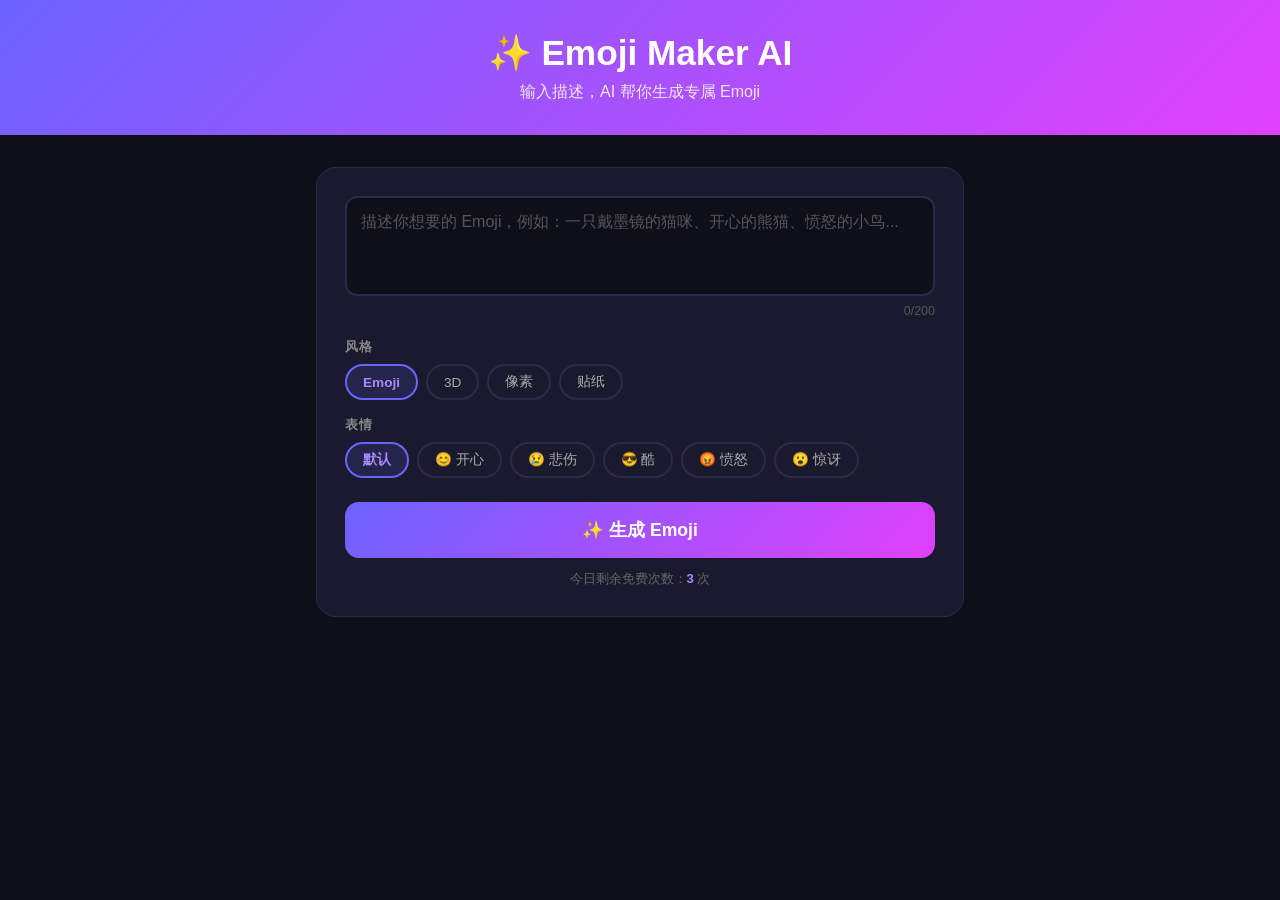
==== public/index.html @ 45610149 "Initial commit: Emoji Maker AI with Cloudflare Workers AI" ====
<!DOCTYPE html>
<html lang="zh-CN">
<head>
  <meta charset="UTF-8">
  <meta name="viewport" content="width=device-width, initial-scale=1.0">
  <title>Emoji Maker AI - AI 生成专属 Emoji</title>
  <link rel="stylesheet" href="style.css">
</head>
<body>
  <header>
    <h1>✨ Emoji Maker AI</h1>
    <p>输入描述，AI 帮你生成专属 Emoji</p>
  </header>

  <main>
    <section class="generator">
      <!-- 输入区 -->
      <div class="input-area">
        <textarea id="prompt" placeholder="描述你想要的 Emoji，例如：一只戴墨镜的猫咪、开心的熊猫、愤怒的小鸟..." maxlength="200"></textarea>
        <div class="char-count"><span id="charCount">0</span>/200</div>
      </div>

      <!-- 风格选择 -->
      <div class="options-row">
        <div class="option-group">
          <label>风格</label>
          <div class="btn-group" id="styleGroup">
            <button class="opt-btn active" data-value="emoji">Emoji</button>
            <button class="opt-btn" data-value="3d emoji">3D</button>
            <button class="opt-btn" data-value="pixel art emoji">像素</button>
            <button class="opt-btn" data-value="sticker">贴纸</button>
          </div>
        </div>

        <div class="option-group">
          <label>表情</label>
          <div class="btn-group" id="moodGroup">
            <button class="opt-btn active" data-value="">默认</button>
            <button class="opt-btn" data-value="happy">😊 开心</button>
            <button class="opt-btn" data-value="sad">😢 悲伤</button>
            <button class="opt-btn" data-value="cool">😎 酷</button>
            <button class="opt-btn" data-value="angry">😡 愤怒</button>
            <button class="opt-btn" data-value="surprised">😮 惊讶</button>
          </div>
        </div>
      </div>

      <!-- 生成按钮 -->
      <button id="generateBtn" class="generate-btn">
        <span id="btnText">✨ 生成 Emoji</span>
        <span id="btnLoading" class="hidden">
          <span class="spinner"></span> AI 生成中...
        </span>
      </button>

      <div id="quotaInfo" class="quota-info">今日剩余免费次数：<strong id="quotaLeft">3</strong> 次</div>
    </section>

    <!-- 结果区 -->
    <section class="result-area hidden" id="resultArea">
      <h2>生成结果</h2>
      <div class="result-main">
        <img id="resultImg" src="" alt="生成的 Emoji">
        <div class="result-actions">
          <button id="downloadBtn" class="btn-primary">⬇️ 下载 PNG</button>
          <button id="generateAgainBtn" class="btn-secondary">🔄 重新生成</button>
        </div>
      </div>
    </section>

    <!-- 历史记录 -->
    <section class="history-area" id="historyArea" style="display:none">
      <h2>最近生成</h2>
      <div class="history-grid" id="historyGrid"></div>
    </section>

    <!-- 超限提示 -->
    <div id="quotaModal" class="modal hidden">
      <div class="modal-box">
        <div class="modal-icon">🚀</div>
        <h3>今日免费次数已用完</h3>
        <p>每天免费生成 3 次，明天可继续使用</p>
        <p class="modal-sub">升级会员可无限生成（即将开放）</p>
        <button id="closeModal" class="btn-primary">知道了</button>
      </div>
    </div>
  </main>

  <script src="app.js?v=3"></script>
</body>
</html>
---- public/style.css ----
* { box-sizing: border-box; margin: 0; padding: 0; }

body {
  font-family: -apple-system, BlinkMacSystemFont, 'Segoe UI', sans-serif;
  background: #0f0f1a;
  color: #e0e0e0;
  min-height: 100vh;
}

header {
  background: linear-gradient(135deg, #6c63ff 0%, #e040fb 100%);
  text-align: center;
  padding: 32px 20px;
  color: white;
}

header h1 { font-size: 2.2rem; margin-bottom: 8px; }
header p { opacity: 0.85; font-size: 1rem; }

main {
  max-width: 680px;
  margin: 32px auto;
  padding: 0 16px;
  display: flex;
  flex-direction: column;
  gap: 24px;
}

/* 生成区 */
.generator {
  background: #1a1a2e;
  border-radius: 20px;
  padding: 28px;
  border: 1px solid #2a2a4a;
}

.input-area { position: relative; margin-bottom: 20px; }

textarea {
  width: 100%;
  height: 100px;
  background: #0f0f1a;
  border: 2px solid #2a2a4a;
  border-radius: 12px;
  color: #e0e0e0;
  font-size: 1rem;
  padding: 14px;
  resize: none;
  outline: none;
  transition: border-color 0.2s;
  font-family: inherit;
}

textarea:focus { border-color: #6c63ff; }
textarea::placeholder { color: #555; }

.char-count {
  text-align: right;
  font-size: 0.78rem;
  color: #555;
  margin-top: 4px;
}

/* 选项 */
.options-row {
  display: flex;
  flex-direction: column;
  gap: 16px;
  margin-bottom: 24px;
}

.option-group label {
  display: block;
  font-size: 0.82rem;
  font-weight: 600;
  color: #888;
  margin-bottom: 8px;
  text-transform: uppercase;
  letter-spacing: 0.05em;
}

.btn-group {
  display: flex;
  flex-wrap: wrap;
  gap: 8px;
}

.opt-btn {
  padding: 7px 16px;
  border: 2px solid #2a2a4a;
  border-radius: 20px;
  background: transparent;
  color: #aaa;
  font-size: 0.85rem;
  cursor: pointer;
  transition: all 0.2s;
}

.opt-btn:hover { border-color: #6c63ff; color: #e0e0e0; }
.opt-btn.active { border-color: #6c63ff; background: #6c63ff22; color: #a78bfa; font-weight: 600; }

/* 生成按钮 */
.generate-btn {
  width: 100%;
  padding: 16px;
  background: linear-gradient(135deg, #6c63ff, #e040fb);
  border: none;
  border-radius: 14px;
  color: white;
  font-size: 1.1rem;
  font-weight: 700;
  cursor: pointer;
  transition: opacity 0.2s, transform 0.1s;
  margin-bottom: 12px;
}

.generate-btn:hover { opacity: 0.9; transform: translateY(-1px); }
.generate-btn:disabled { opacity: 0.5; cursor: not-allowed; transform: none; }

.quota-info {
  text-align: center;
  font-size: 0.82rem;
  color: #666;
}

.quota-info strong { color: #a78bfa; }

/* 加载动画 */
.spinner {
  display: inline-block;
  width: 16px;
  height: 16px;
  border: 2px solid rgba(255,255,255,0.3);
  border-top-color: white;
  border-radius: 50%;
  animation: spin 0.8s linear infinite;
  vertical-align: middle;
  margin-right: 6px;
}

@keyframes spin { to { transform: rotate(360deg); } }

/* 结果区 */
.result-area {
  background: #1a1a2e;
  border-radius: 20px;
  padding: 28px;
  border: 1px solid #2a2a4a;
  text-align: center;
}

.result-area h2, .history-area h2 {
  font-size: 1rem;
  color: #888;
  text-transform: uppercase;
  letter-spacing: 0.05em;
  margin-bottom: 20px;
}

.result-main {
  display: flex;
  flex-direction: column;
  align-items: center;
  gap: 20px;
}

#resultImg {
  width: 200px;
  height: 200px;
  border-radius: 20px;
  object-fit: cover;
  border: 2px solid #2a2a4a;
}

.result-actions { display: flex; gap: 12px; }

.btn-primary, .btn-secondary {
  padding: 10px 22px;
  border: none;
  border-radius: 10px;
  font-size: 0.9rem;
  font-weight: 600;
  cursor: pointer;
  transition: all 0.2s;
}

.btn-primary { background: linear-gradient(135deg, #6c63ff, #e040fb); color: white; }
.btn-primary:hover { opacity: 0.9; }
.btn-secondary { background: #2a2a4a; color: #aaa; }
.btn-secondary:hover { background: #3a3a5a; color: #e0e0e0; }

/* 历史 */
.history-area {
  background: #1a1a2e;
  border-radius: 20px;
  padding: 28px;
  border: 1px solid #2a2a4a;
}

.history-grid {
  display: grid;
  grid-template-columns: repeat(6, 1fr);
  gap: 10px;
}

.history-item {
  aspect-ratio: 1;
  border-radius: 12px;
  overflow: hidden;
  cursor: pointer;
  border: 2px solid transparent;
  transition: border-color 0.2s;
}

.history-item:hover { border-color: #6c63ff; }
.history-item img { width: 100%; height: 100%; object-fit: cover; }

/* 弹窗 */
.modal {
  position: fixed;
  inset: 0;
  background: rgba(0,0,0,0.7);
  display: flex;
  align-items: center;
  justify-content: center;
  z-index: 100;
}

.modal-box {
  background: #1a1a2e;
  border-radius: 20px;
  padding: 36px 32px;
  text-align: center;
  max-width: 320px;
  border: 1px solid #2a2a4a;
}

.modal-icon { font-size: 3rem; margin-bottom: 16px; }
.modal-box h3 { font-size: 1.2rem; margin-bottom: 10px; }
.modal-box p { color: #888; font-size: 0.9rem; margin-bottom: 8px; }
.modal-sub { font-size: 0.8rem !important; color: #555 !important; }
.modal-box .btn-primary { margin-top: 20px; width: 100%; padding: 12px; }

.hidden { display: none !important; }

@media (max-width: 480px) {
  .history-grid { grid-template-columns: repeat(3, 1fr); }
  .result-actions { flex-direction: column; width: 100%; }
  .btn-primary, .btn-secondary { width: 100%; text-align: center; }
}
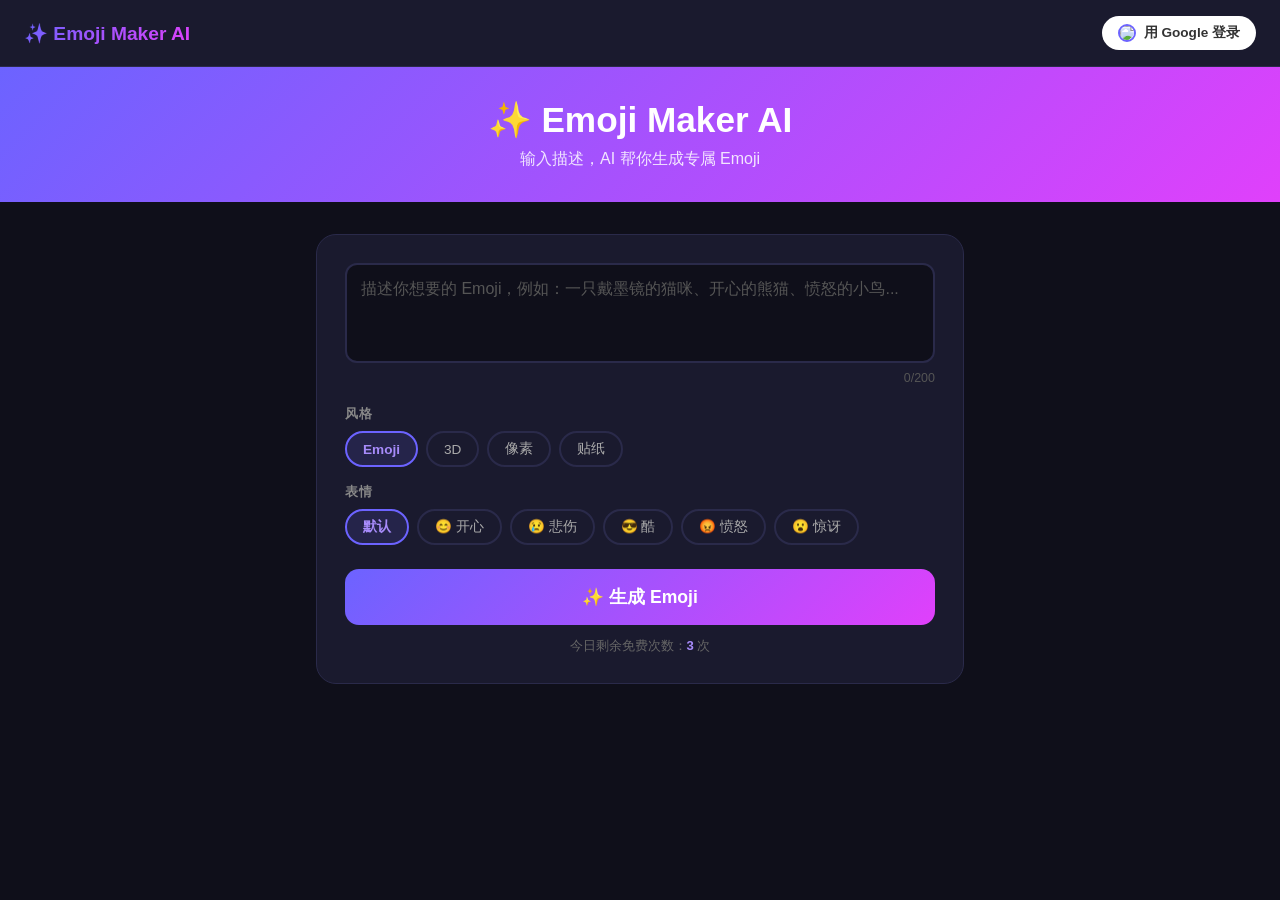
==== commit c911382a: "feat: 添加 Google OAuth 登录功能 - Worker 新增 /auth/google, /auth/callback, /auth/logout, /auth/me 四个 OAuth" ====
--- a/public/index.html
+++ b/public/index.html
@@ -7,7 +7,21 @@
   <link rel="stylesheet" href="style.css">
 </head>
 <body>
-  <header>
+  <!-- 导航栏 -->
+  <header class="nav">
+    <div class="nav-brand">✨ Emoji Maker AI</div>
+    <div class="nav-user">
+      <button class="google-login-btn" id="loginBtn" onclick="googleLogin()">
+        <img src="https://www.gstatic.com/f2e/images/favicon.svg" alt="Google">
+        用 Google 登录
+      </button>
+      <img id="userAvatar" src="" alt="" style="display:none;">
+      <span id="userName" style="display:none;"></span>
+      <button id="logoutBtn" style="display:none; padding: 5px 12px; font-size: 0.75rem; background: #2a2a4a; color: #aaa; border: none; border-radius: 8px; cursor: pointer;" onclick="logout()">退出</button>
+    </div>
+  </header>
+
+  <header class="main-header">
     <h1>✨ Emoji Maker AI</h1>
     <p>输入描述，AI 帮你生成专属 Emoji</p>
   </header>
@@ -68,12 +82,6 @@
       </div>
     </section>
 
-    <!-- 历史记录 -->
-    <section class="history-area" id="historyArea" style="display:none">
-      <h2>最近生成</h2>
-      <div class="history-grid" id="historyGrid"></div>
-    </section>
-
     <!-- 超限提示 -->
     <div id="quotaModal" class="modal hidden">
       <div class="modal-box">
@@ -86,6 +94,76 @@
     </div>
   </main>
 
-  <script src="app.js?v=3"></script>
+  <style>
+    .nav { display: flex; justify-content: space-between; align-items: center; padding: 16px 24px; background: #1a1a2e; border-bottom: 1px solid #2a2a4a; }
+    .nav-brand { font-size: 1.2rem; font-weight: 700; background: linear-gradient(135deg, #6c63ff, #e040fb); -webkit-background-clip: text; -webkit-text-fill-color: transparent; }
+    .nav-user { display: flex; align-items: center; gap: 10px; }
+    .nav-user img { width: 32px; height: 32px; border-radius: 50%; border: 2px solid #6c63ff; }
+    .nav-user-name { font-size: 0.85rem; color: #aaa; }
+    .google-login-btn { display: flex; align-items: center; gap: 8px; padding: 8px 16px; background: #fff; border: none; border-radius: 20px; font-size: 0.85rem; font-weight: 600; color: #333; cursor: pointer; transition: opacity 0.2s; }
+    .google-login-btn:hover { opacity: 0.85; }
+    .google-login-btn img { width: 18px; height: 18px; }
+    .main-header { background: linear-gradient(135deg, #6c63ff 0%, #e040fb 100%); text-align: center; padding: 32px 20px; color: white; }
+    .main-header h1 { font-size: 2.2rem; margin-bottom: 8px; }
+    .main-header p { opacity: 0.85; font-size: 1rem; }
+  </style>
+
+  <script>
+    let sessionToken = localStorage.getItem('sessionToken') || null;
+
+    function googleLogin() {
+      window.location.href = '/auth/google';
+    }
+
+    function logout() {
+      const token = localStorage.getItem('sessionToken');
+      if (token) fetch('/auth/logout?token=' + encodeURIComponent(token));
+      localStorage.removeItem('sessionToken');
+      sessionToken = null;
+      updateAuthUI();
+    }
+
+    async function updateAuthUI() {
+      const token = localStorage.getItem('sessionToken');
+      const loginBtn = document.getElementById('loginBtn');
+      const userAvatar = document.getElementById('userAvatar');
+      const userNameEl = document.getElementById('userName');
+      const logoutBtn = document.getElementById('logoutBtn');
+
+      if (token) {
+        try {
+          const res = await fetch('/auth/me?token=' + encodeURIComponent(token));
+          const data = await res.json();
+          if (data.loggedIn && data.user) {
+            loginBtn.style.display = 'none';
+            userAvatar.src = data.user.picture || '';
+            userAvatar.style.display = 'block';
+            userNameEl.textContent = data.user.name || data.user.email;
+            userNameEl.style.display = 'inline';
+            userNameEl.className = 'nav-user-name';
+            logoutBtn.style.display = 'inline';
+            return;
+          }
+        } catch (e) {}
+        localStorage.removeItem('sessionToken');
+      }
+      loginBtn.style.display = 'flex';
+      userAvatar.style.display = 'none';
+      userNameEl.style.display = 'none';
+      logoutBtn.style.display = 'none';
+    }
+
+    // 处理 URL 中的 session token（OAuth 回调后）
+    const urlParams = new URLSearchParams(window.location.search);
+    const sessionFromUrl = urlParams.get('session');
+    if (sessionFromUrl) {
+      localStorage.setItem('sessionToken', sessionFromUrl);
+      sessionToken = sessionFromUrl;
+      window.history.replaceState({}, document.title, '/');
+    }
+
+    updateAuthUI();
+  </script>
+  <script src="app.js?v=4"></script>
 </body>
 </html>
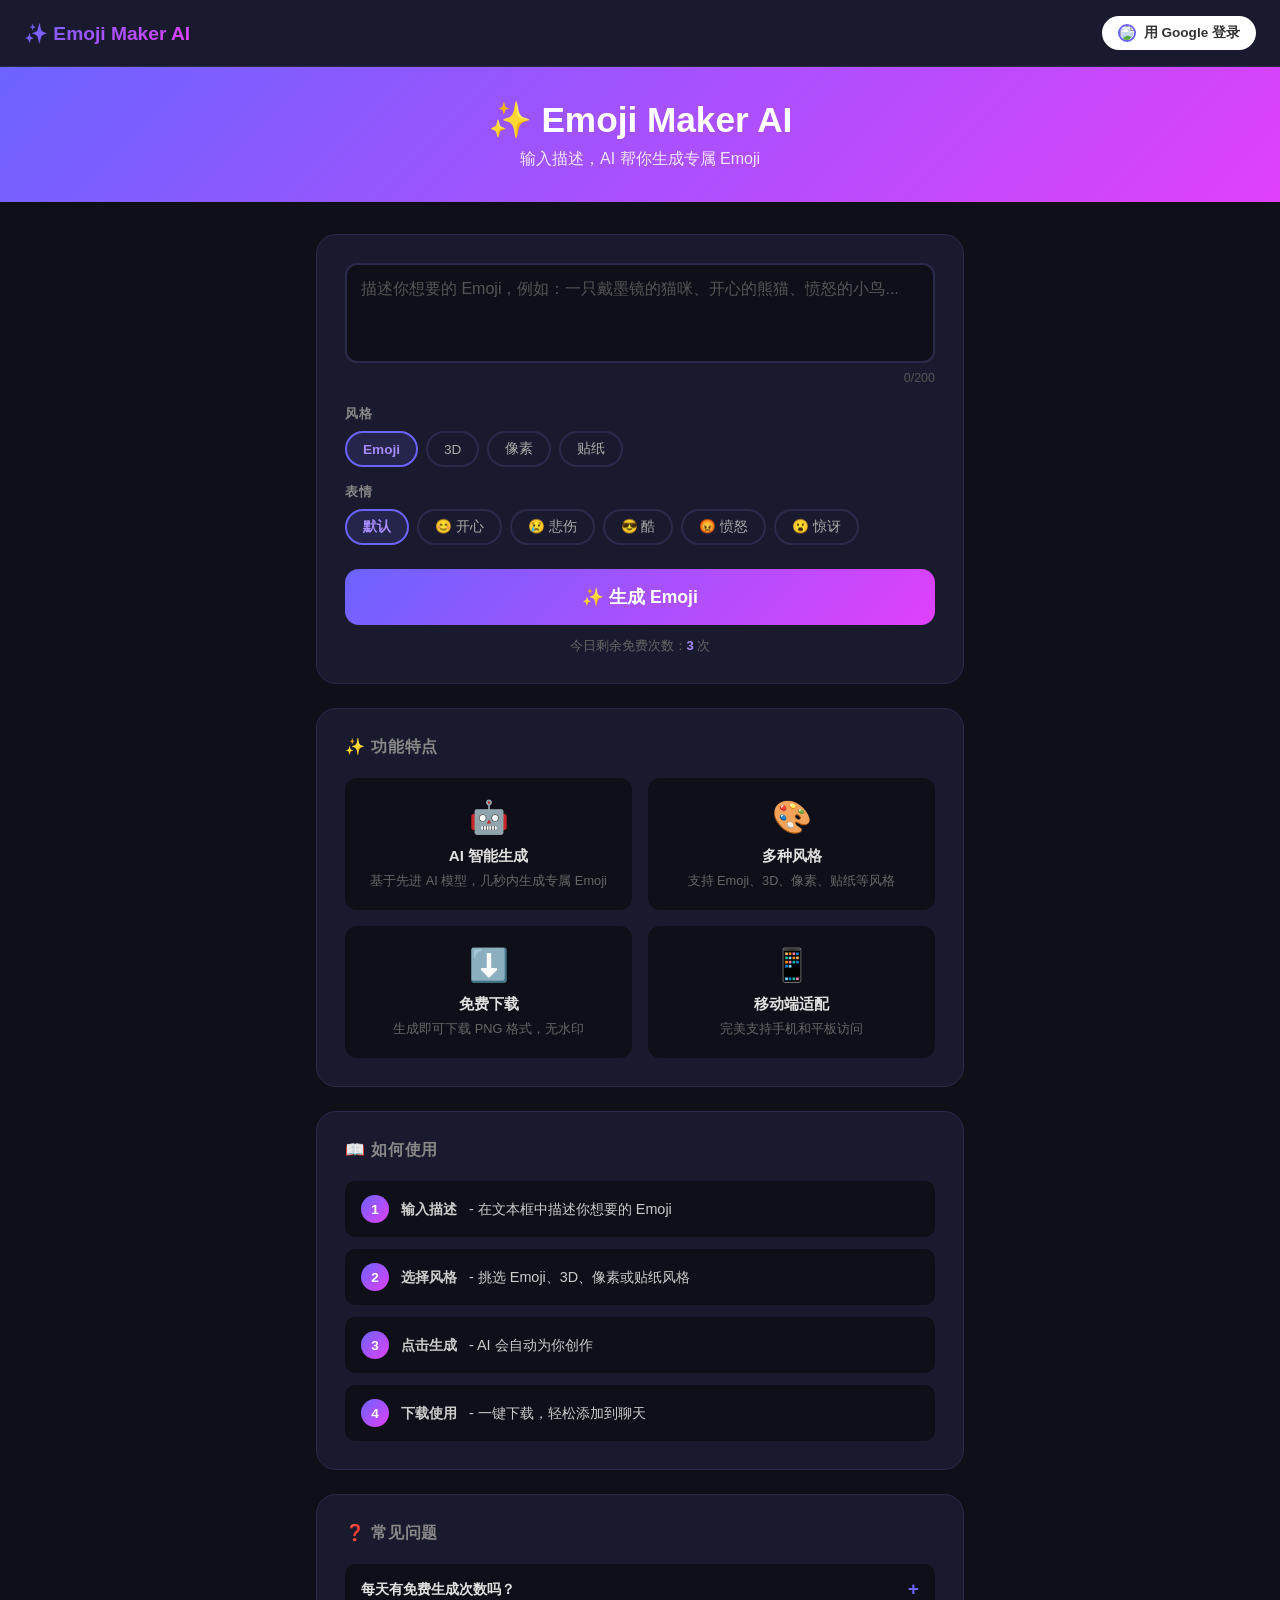
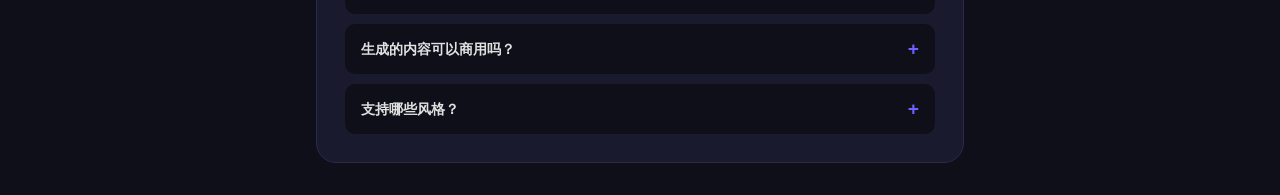
==== commit 520b3df2: "SEO优化：添加meta description、OG标签、功能特点、使用指南、FAQ区块" ====
--- a/public/index.html
+++ b/public/index.html
@@ -4,6 +4,17 @@
   <meta charset="UTF-8">
   <meta name="viewport" content="width=device-width, initial-scale=1.0">
   <title>Emoji Maker AI - AI 生成专属 Emoji</title>
+  <meta name="description" content="免费 AI Emoji 生成器，输入描述即可在几秒内生成独一无二的 Emoji。支持 3D、像素、贴纸多种风格。完全免费，每天 3 次生成额度。">
+  <meta name="keywords" content="AI emoji, emoji maker, AI 生成 emoji, 免费 emoji, emoji 生成器, 3D emoji">
+  
+  <!-- Open Graph / Social Sharing -->
+  <meta property="og:type" content="website">
+  <meta property="og:title" content="Emoji Maker AI - AI 生成专属 Emoji">
+  <meta property="og:description" content="免费 AI Emoji 生成器，输入描述即可在几秒内生成独一无二的 Emoji。支持多种风格。">
+  <meta property="og:url" content="https://aiemojimaker.xyz">
+  <meta property="og:image" content="https://aiemojimaker.xyz/og-image.png">
+  <meta name="twitter:card" content="summary_large_image">
+  
   <link rel="stylesheet" href="style.css">
 </head>
 <body>
@@ -68,6 +79,63 @@
       </button>
 
       <div id="quotaInfo" class="quota-info">今日剩余免费次数：<strong id="quotaLeft">3</strong> 次</div>
+    </section>
+
+    <!-- 功能特点 -->
+    <section class="features">
+      <h2>✨ 功能特点</h2>
+      <div class="features-grid">
+        <div class="feature-item">
+          <span class="feature-icon">🤖</span>
+          <h3>AI 智能生成</h3>
+          <p>基于先进 AI 模型，几秒内生成专属 Emoji</p>
+        </div>
+        <div class="feature-item">
+          <span class="feature-icon">🎨</span>
+          <h3>多种风格</h3>
+          <p>支持 Emoji、3D、像素、贴纸等风格</p>
+        </div>
+        <div class="feature-item">
+          <span class="feature-icon">⬇️</span>
+          <h3>免费下载</h3>
+          <p>生成即可下载 PNG 格式，无水印</p>
+        </div>
+        <div class="feature-item">
+          <span class="feature-icon">📱</span>
+          <h3>移动端适配</h3>
+          <p>完美支持手机和平板访问</p>
+        </div>
+      </div>
+    </section>
+
+    <!-- 如何使用 -->
+    <section class="how-to-use">
+      <h2>📖 如何使用</h2>
+      <ol class="steps">
+        <li><strong>输入描述</strong> - 在文本框中描述你想要的 Emoji</li>
+        <li><strong>选择风格</strong> - 挑选 Emoji、3D、像素或贴纸风格</li>
+        <li><strong>点击生成</strong> - AI 会自动为你创作</li>
+        <li><strong>下载使用</strong> - 一键下载，轻松添加到聊天</li>
+      </ol>
+    </section>
+
+    <!-- 常见问题 -->
+    <section class="faq">
+      <h2>❓ 常见问题</h2>
+      <div class="faq-list">
+        <details>
+          <summary>每天有免费生成次数吗？</summary>
+          <p>有的，每位用户每天可免费生成 3 次 Emoji。额度每天凌晨重置。</p>
+        </details>
+        <details>
+          <summary>生成的内容可以商用吗？</summary>
+          <p>可以，生成的内容完全归你所有，可用于个人和商业用途。</p>
+        </details>
+        <details>
+          <summary>支持哪些风格？</summary>
+          <p>目前支持：标准 Emoji、3D 效果、像素艺术、贴纸风格。</p>
+        </details>
+      </div>
     </section>
 
     <!-- 结果区 -->
--- a/public/style.css
+++ b/public/style.css
@@ -215,6 +215,119 @@
 .history-item:hover { border-color: #6c63ff; }
 .history-item img { width: 100%; height: 100%; object-fit: cover; }
 
+/* 新增 SEO 内容区样式 */
+.features {
+  background: #1a1a2e;
+  border-radius: 20px;
+  padding: 28px;
+  border: 1px solid #2a2a4a;
+}
+.features h2 {
+  font-size: 1rem;
+  color: #888;
+  text-transform: uppercase;
+  letter-spacing: 0.05em;
+  margin-bottom: 20px;
+}
+.features-grid {
+  display: grid;
+  grid-template-columns: repeat(2, 1fr);
+  gap: 16px;
+}
+.feature-item {
+  background: #0f0f1a;
+  border-radius: 12px;
+  padding: 20px;
+  text-align: center;
+}
+.feature-icon { font-size: 2rem; display: block; margin-bottom: 10px; }
+.feature-item h3 { font-size: 0.95rem; margin-bottom: 6px; color: #e0e0e0; }
+.feature-item p { font-size: 0.8rem; color: #666; }
+
+.how-to-use {
+  background: #1a1a2e;
+  border-radius: 20px;
+  padding: 28px;
+  border: 1px solid #2a2a4a;
+}
+.how-to-use h2 {
+  font-size: 1rem;
+  color: #888;
+  text-transform: uppercase;
+  letter-spacing: 0.05em;
+  margin-bottom: 20px;
+}
+.steps {
+  list-style: none;
+  display: flex;
+  flex-direction: column;
+  gap: 12px;
+  counter-reset: step;
+}
+.steps li {
+  counter-increment: step;
+  padding: 14px 16px;
+  background: #0f0f1a;
+  border-radius: 10px;
+  font-size: 0.9rem;
+  color: #ccc;
+  display: flex;
+  align-items: center;
+  gap: 12px;
+}
+.steps li::before {
+  content: counter(step);
+  background: linear-gradient(135deg, #6c63ff, #e040fb);
+  color: white;
+  width: 28px;
+  height: 28px;
+  border-radius: 50%;
+  display: flex;
+  align-items: center;
+  justify-content: center;
+  font-weight: 700;
+  font-size: 0.85rem;
+  flex-shrink: 0;
+}
+
+.faq {
+  background: #1a1a2e;
+  border-radius: 20px;
+  padding: 28px;
+  border: 1px solid #2a2a4a;
+}
+.faq h2 {
+  font-size: 1rem;
+  color: #888;
+  text-transform: uppercase;
+  letter-spacing: 0.05em;
+  margin-bottom: 20px;
+}
+.faq-list { display: flex; flex-direction: column; gap: 10px; }
+.faq-list details {
+  background: #0f0f1a;
+  border-radius: 10px;
+  overflow: hidden;
+}
+.faq-list summary {
+  padding: 14px 16px;
+  cursor: pointer;
+  font-weight: 600;
+  font-size: 0.9rem;
+  list-style: none;
+  display: flex;
+  justify-content: space-between;
+  align-items: center;
+}
+.faq-list summary::-webkit-details-marker { display: none; }
+.faq-list summary::after { content: '+'; font-size: 1.2rem; color: #6c63ff; }
+.faq-list details[open] summary::after { content: '−'; }
+.faq-list p { padding: 0 16px 14px; font-size: 0.85rem; color: #888; }
+
+@media (max-width: 480px) {
+  .features-grid { grid-template-columns: 1fr; }
+}
+
 /* 弹窗 */
 .modal {
   position: fixed;
